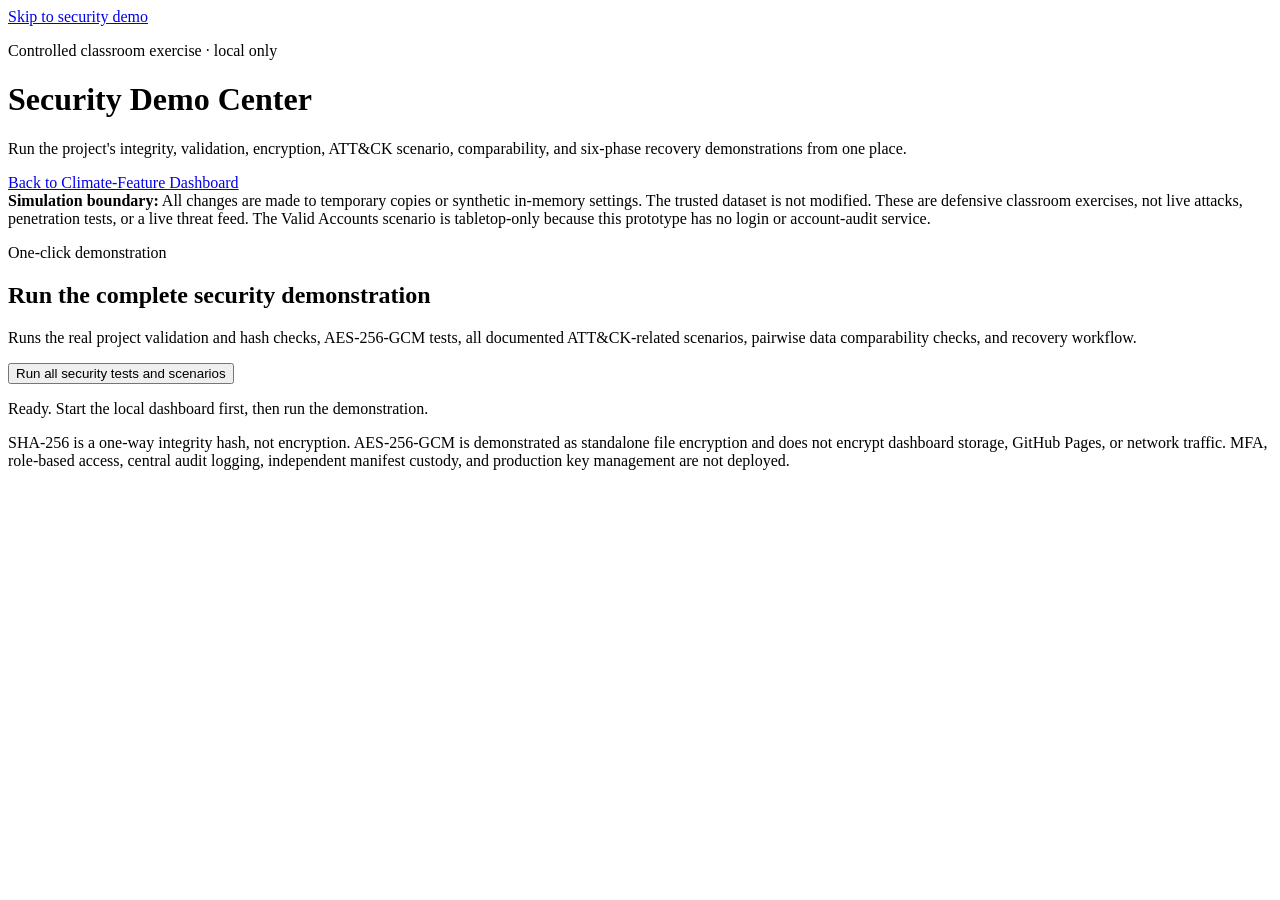
==== climate_dashboard/dashboard_ui/security-demo.html @ d392d98a "Add Security Demo Center page" ====
<!doctype html>
<html lang="en">
<head>
  <meta charset="utf-8">
  <meta name="viewport" content="width=device-width, initial-scale=1">
  <meta name="description" content="Run the project's safe security checks, ATT&CK scenario exercises, comparability review, and incident-response recovery demonstration.">
  <meta http-equiv="Content-Security-Policy" content="default-src 'self'; script-src 'self'; style-src 'self'; connect-src 'self'; img-src 'self' data:; object-src 'none'; base-uri 'none'; form-action 'none'">
  <title>Security Demo Center · Climate-Feature Dashboard</title>
  <link rel="stylesheet" href="/security-demo.css">
  <script src="/security-demo.js" defer></script>
</head>
<body>
  <a class="skip-link" href="#main">Skip to security demo</a>
  <header>
    <p class="eyebrow">Controlled classroom exercise · local only</p>
    <h1>Security Demo Center</h1>
    <p>Run the project's integrity, validation, encryption, ATT&amp;CK scenario, comparability, and six-phase recovery demonstrations from one place.</p>
  </header>
  <main id="main">
    <nav class="top-nav" aria-label="Dashboard navigation">
      <a href="/">Back to Climate-Feature Dashboard</a>
    </nav>
    <section class="notice" aria-label="Safety and scope">
      <strong>Simulation boundary:</strong>
      All changes are made to temporary copies or synthetic in-memory settings. The trusted dataset is not modified. These are defensive classroom exercises, not live attacks, penetration tests, or a live threat feed. The Valid Accounts scenario is tabletop-only because this prototype has no login or account-audit service.
    </section>
    <section class="run-panel" aria-labelledby="run-heading">
      <div>
        <p class="eyebrow">One-click demonstration</p>
        <h2 id="run-heading">Run the complete security demonstration</h2>
        <p>Runs the real project validation and hash checks, AES-256-GCM tests, all documented ATT&amp;CK-related scenarios, pairwise data comparability checks, and recovery workflow.</p>
      </div>
      <button id="run-all" type="button">Run all security tests and scenarios</button>
      <p id="run-status" role="status" aria-live="polite">Ready. Start the local dashboard first, then run the demonstration.</p>
    </section>
    <section id="results" hidden aria-live="polite">
      <h2>Execution results</h2>
      <div id="summary" class="summary-grid"></div>
      <section class="result-section">
        <h3>Security control tests</h3>
        <div class="table-wrap"><table id="tests-table"><thead><tr><th>Test</th><th>Status</th><th>Evidence</th></tr></thead><tbody></tbody></table></div>
      </section>
      <section class="result-section">
        <h3>ATT&amp;CK and adversarial scenarios</h3>
        <p class="muted">The three mapped techniques are T1078, T1565.001, and T1565.002. Multiple controlled variants exercise data alteration, omission, provenance loss, scope/unit changes, payload modification, and visualization filtering.</p>
        <div id="scenario-list" class="scenario-list"></div>
      </section>
      <section class="result-section">
        <h3>Like-for-like comparability audit</h3>
        <p class="muted">Direct comparison requires matching metric, unit, data year, geography, facility/organizational scope, lifecycle boundary, calculation method, and data status. Company identity may differ. Any mismatch is flagged; unlike metrics or units are not silently normalized.</p>
        <div id="comparison-summary" class="summary-grid"></div>
        <div class="table-wrap"><table id="comparison-table"><thead><tr><th>Record A</th><th>Record B</th><th>Classification</th><th>Reason</th></tr></thead><tbody></tbody></table></div>
      </section>
      <section class="result-section">
        <h3>Security boundaries and limitations</h3>
        <ul id="limitations"></ul>
      </section>
    </section>
    <footer>
      <p>SHA-256 is a one-way integrity hash, not encryption. AES-256-GCM is demonstrated as standalone file encryption and does not encrypt dashboard storage, GitHub Pages, or network traffic. MFA, role-based access, central audit logging, independent manifest custody, and production key management are not deployed.</p>
    </footer>
  </main>
</body>
</html>
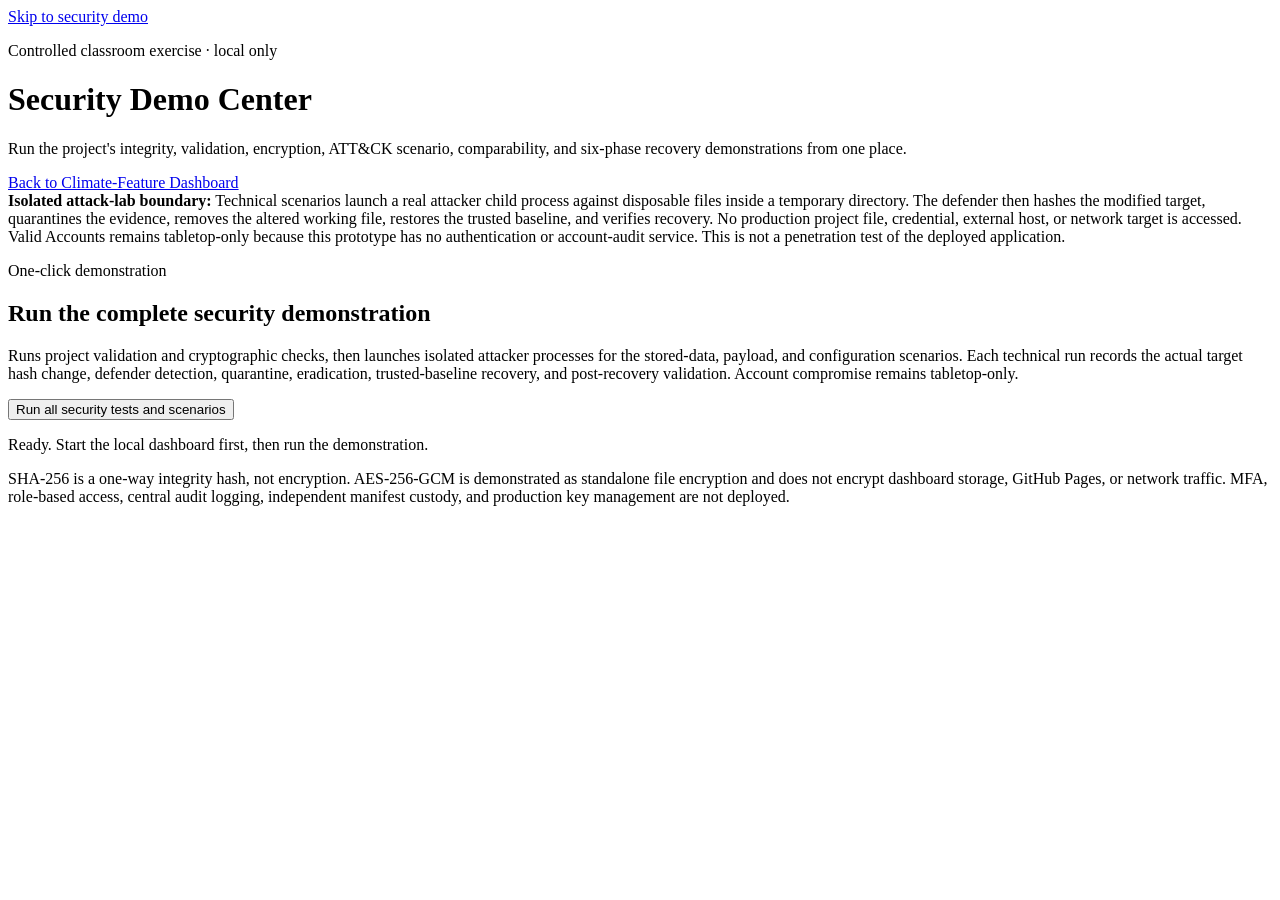
==== commit 3f6805e1: "Clarify isolated executable attack lab scope" ====
--- a/climate_dashboard/dashboard_ui/security-demo.html
+++ b/climate_dashboard/dashboard_ui/security-demo.html
@@ -21,14 +21,14 @@
       <a href="/">Back to Climate-Feature Dashboard</a>
     </nav>
     <section class="notice" aria-label="Safety and scope">
-      <strong>Simulation boundary:</strong>
-      All changes are made to temporary copies or synthetic in-memory settings. The trusted dataset is not modified. These are defensive classroom exercises, not live attacks, penetration tests, or a live threat feed. The Valid Accounts scenario is tabletop-only because this prototype has no login or account-audit service.
+      <strong>Isolated attack-lab boundary:</strong>
+      Technical scenarios launch a real attacker child process against disposable files inside a temporary directory. The defender then hashes the modified target, quarantines the evidence, removes the altered working file, restores the trusted baseline, and verifies recovery. No production project file, credential, external host, or network target is accessed. Valid Accounts remains tabletop-only because this prototype has no authentication or account-audit service. This is not a penetration test of the deployed application.
     </section>
     <section class="run-panel" aria-labelledby="run-heading">
       <div>
         <p class="eyebrow">One-click demonstration</p>
         <h2 id="run-heading">Run the complete security demonstration</h2>
-        <p>Runs the real project validation and hash checks, AES-256-GCM tests, all documented ATT&amp;CK-related scenarios, pairwise data comparability checks, and recovery workflow.</p>
+        <p>Runs project validation and cryptographic checks, then launches isolated attacker processes for the stored-data, payload, and configuration scenarios. Each technical run records the actual target hash change, defender detection, quarantine, eradication, trusted-baseline recovery, and post-recovery validation. Account compromise remains tabletop-only.</p>
       </div>
       <button id="run-all" type="button">Run all security tests and scenarios</button>
       <p id="run-status" role="status" aria-live="polite">Ready. Start the local dashboard first, then run the demonstration.</p>
@@ -42,7 +42,7 @@
       </section>
       <section class="result-section">
         <h3>ATT&amp;CK and adversarial scenarios</h3>
-        <p class="muted">The three mapped techniques are T1078, T1565.001, and T1565.002. Multiple controlled variants exercise data alteration, omission, provenance loss, scope/unit changes, payload modification, and visualization filtering.</p>
+        <p class="muted">Each technical scenario executes an attacker child process against a disposable local lab file. Results include the attacker process exit code/output, before-and-after SHA-256 values, detection, quarantine evidence hash, eradication, and recovery hash. T1078 remains tabletop-only. No external system or production asset is attacked.</p>
         <div id="scenario-list" class="scenario-list"></div>
       </section>
       <section class="result-section">
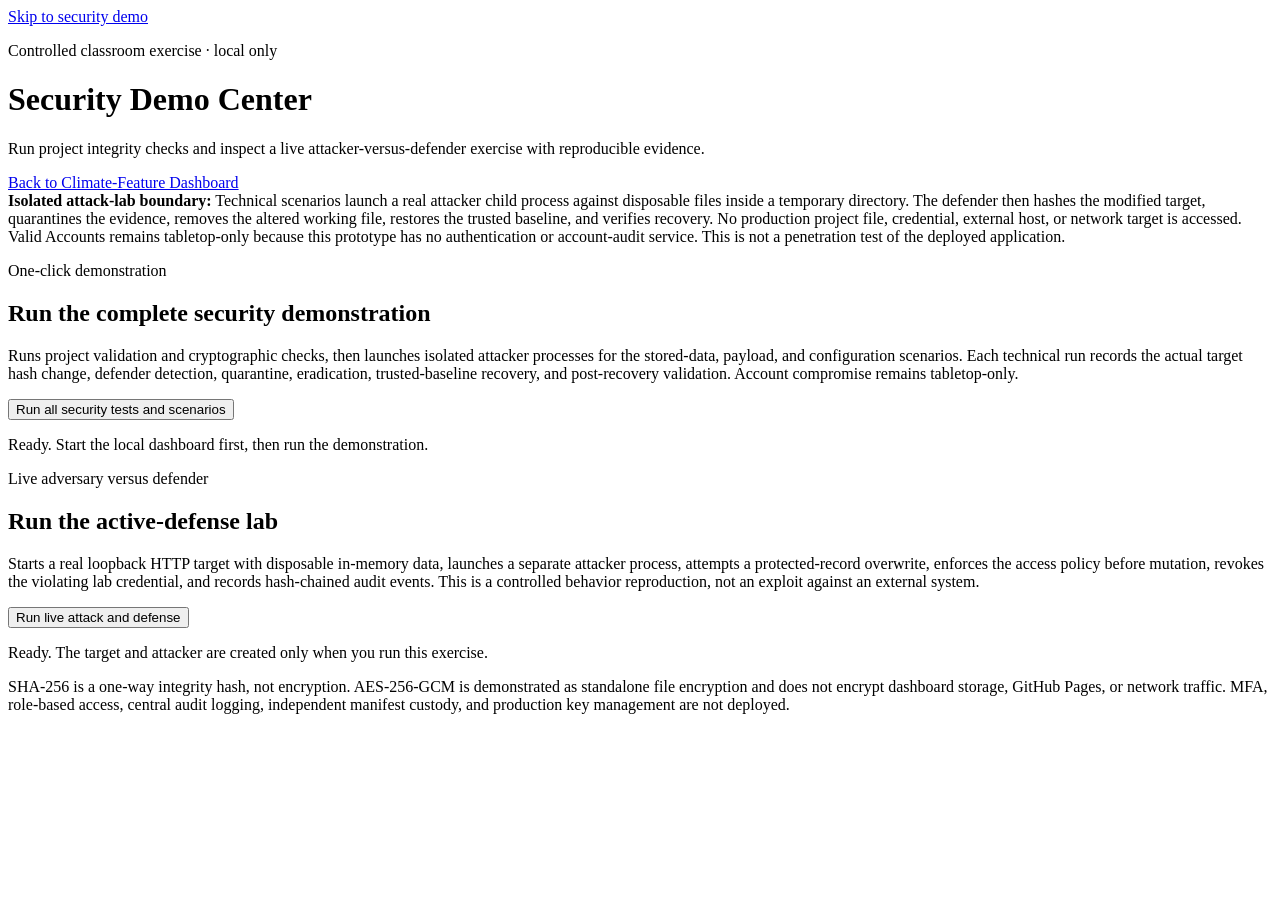
==== commit 6cb6cdb8: "Add live active-defense lab interface" ====
--- a/climate_dashboard/dashboard_ui/security-demo.html
+++ b/climate_dashboard/dashboard_ui/security-demo.html
@@ -3,7 +3,7 @@
 <head>
   <meta charset="utf-8">
   <meta name="viewport" content="width=device-width, initial-scale=1">
-  <meta name="description" content="Run the project's safe security checks, ATT&CK scenario exercises, comparability review, and incident-response recovery demonstration.">
+  <meta name="description" content="Run reproducible security checks and a live isolated attacker-versus-defender exercise.">
   <meta http-equiv="Content-Security-Policy" content="default-src 'self'; script-src 'self'; style-src 'self'; connect-src 'self'; img-src 'self' data:; object-src 'none'; base-uri 'none'; form-action 'none'">
   <title>Security Demo Center · Climate-Feature Dashboard</title>
   <link rel="stylesheet" href="/security-demo.css">
@@ -14,7 +14,7 @@
   <header>
     <p class="eyebrow">Controlled classroom exercise · local only</p>
     <h1>Security Demo Center</h1>
-    <p>Run the project's integrity, validation, encryption, ATT&amp;CK scenario, comparability, and six-phase recovery demonstrations from one place.</p>
+    <p>Run project integrity checks and inspect a live attacker-versus-defender exercise with reproducible evidence.</p>
   </header>
   <main id="main">
     <nav class="top-nav" aria-label="Dashboard navigation">
@@ -32,6 +32,23 @@
       </div>
       <button id="run-all" type="button">Run all security tests and scenarios</button>
       <p id="run-status" role="status" aria-live="polite">Ready. Start the local dashboard first, then run the demonstration.</p>
+    </section>
+    <section class="run-panel" aria-labelledby="active-lab-heading">
+      <div>
+        <p class="eyebrow">Live adversary versus defender</p>
+        <h2 id="active-lab-heading">Run the active-defense lab</h2>
+        <p>Starts a real loopback HTTP target with disposable in-memory data, launches a separate attacker process, attempts a protected-record overwrite, enforces the access policy before mutation, revokes the violating lab credential, and records hash-chained audit events. This is a controlled behavior reproduction, not an exploit against an external system.</p>
+      </div>
+      <button id="run-active-lab" type="button">Run live attack and defense</button>
+      <p id="active-lab-status" role="status" aria-live="polite">Ready. The target and attacker are created only when you run this exercise.</p>
+    </section>
+    <section id="active-lab-results" hidden aria-live="polite" class="result-section">
+      <h2>Live attack-and-defense evidence</h2>
+      <div id="active-lab-summary" class="summary-grid"></div>
+      <p id="active-lab-evidence-status" class="muted"></p>
+      <button id="download-active-evidence" type="button" disabled>Download evidence JSON</button>
+      <h3>Recorded audit events and execution details</h3>
+      <pre id="active-lab-evidence" class="evidence-json"></pre>
     </section>
     <section id="results" hidden aria-live="polite">
       <h2>Execution results</h2>
